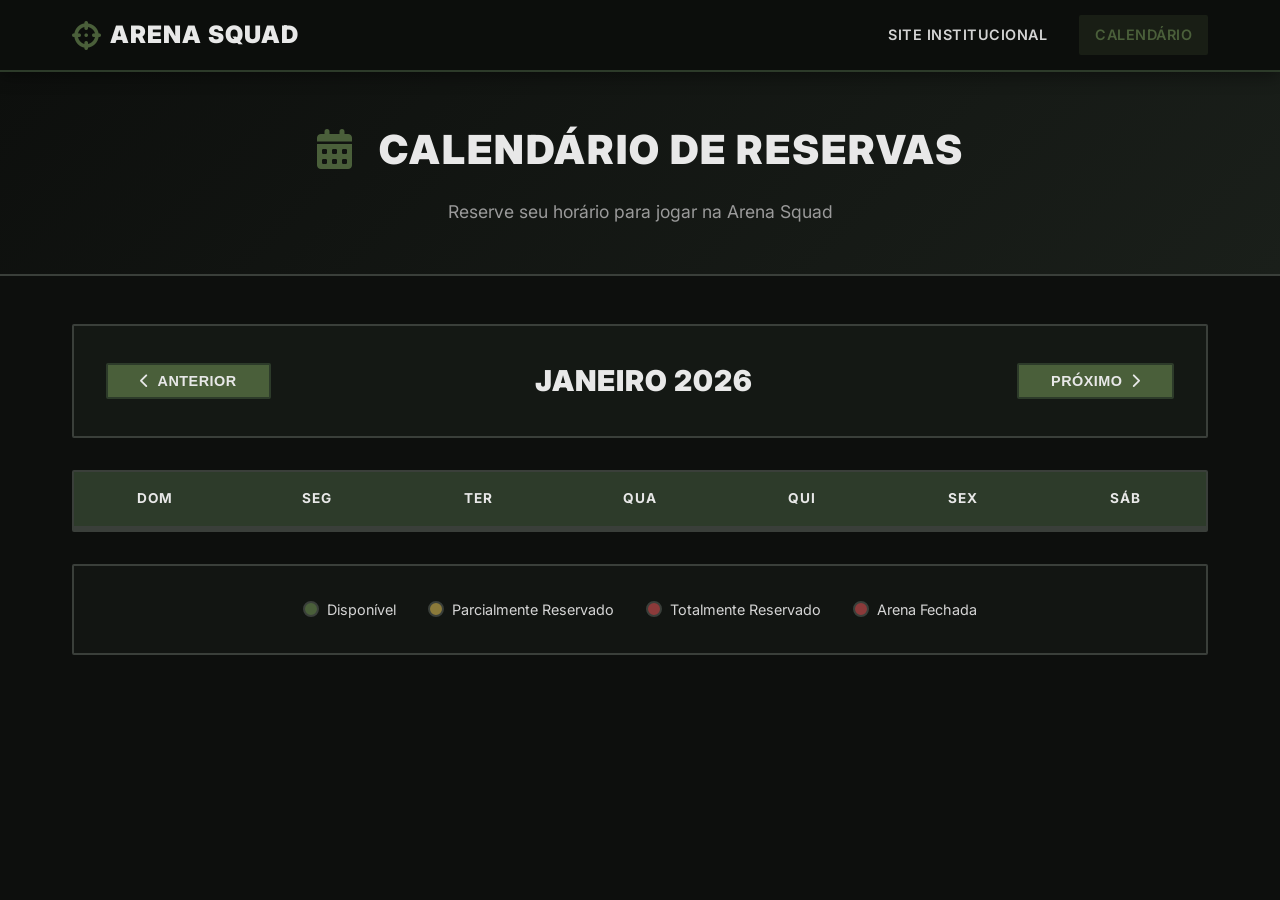
==== salvos 1/admin/index.html @ 5a588569 "Adiciona sistema completo de calendário de reservas - Calendário interativo com navegação mensal - 5" ====
<!DOCTYPE html>
<html lang="pt-BR">
<head>
  <meta charset="UTF-8">
  <meta name="viewport" content="width=device-width, initial-scale=1.0">
  <title>Calendário de Reservas - Arena Squad</title>
  <link rel="preconnect" href="https://fonts.googleapis.com">
  <link href="https://fonts.googleapis.com/css2?family=Inter:wght@400;500;600;700;800;900&display=swap" rel="stylesheet">
  <link rel="stylesheet" href="https://cdnjs.cloudflare.com/ajax/libs/font-awesome/6.5.0/css/all.min.css">
  <link rel="stylesheet" href="css/calendar.css">
</head>
<body>

  <!-- NAVBAR -->
  <nav class="navbar">
    <div class="container nav-inner">
      <a href="../index.html" class="nav-logo">
        <i class="fas fa-crosshairs"></i> Arena Squad
      </a>
      <div class="nav-links">
        <a href="../index.html">Site Institucional</a>
        <a href="#" class="nav-active">Calendário</a>
      </div>
    </div>
  </nav>

  <!-- HEADER -->
  <header class="header">
    <div class="container">
      <h1><i class="fas fa-calendar-alt"></i> Calendário de Reservas</h1>
      <p>Reserve seu horário para jogar na Arena Squad</p>
    </div>
  </header>

  <!-- CALENDAR -->
  <section class="calendar-section">
    <div class="container">

      <!-- Calendar Controls -->
      <div class="calendar-controls">
        <button id="prevMonth" class="btn-control">
          <i class="fas fa-chevron-left"></i> Anterior
        </button>
        <h2 id="currentMonth">Janeiro 2026</h2>
        <button id="nextMonth" class="btn-control">
          Próximo <i class="fas fa-chevron-right"></i>
        </button>
      </div>

      <!-- Calendar Grid -->
      <div class="calendar-wrapper">
        <div class="calendar-weekdays">
          <div>DOM</div>
          <div>SEG</div>
          <div>TER</div>
          <div>QUA</div>
          <div>QUI</div>
          <div>SEX</div>
          <div>SÁB</div>
        </div>
        <div class="calendar-days" id="calendarDays">
          <!-- Gerado via JS -->
        </div>
      </div>

      <!-- Legend -->
      <div class="calendar-legend">
        <div class="legend-item">
          <span class="legend-color available"></span>
          <span>Disponível</span>
        </div>
        <div class="legend-item">
          <span class="legend-color partial"></span>
          <span>Parcialmente Reservado</span>
        </div>
        <div class="legend-item">
          <span class="legend-color full"></span>
          <span>Totalmente Reservado</span>
        </div>
        <div class="legend-item">
          <span class="legend-color closed"></span>
          <span>Arena Fechada</span>
        </div>
      </div>

    </div>
  </section>

  <!-- MODAL: HORÁRIOS DO DIA -->
  <div class="modal" id="slotsModal">
    <div class="modal-content">
      <div class="modal-header">
        <h3><i class="fas fa-clock"></i> Horários Disponíveis</h3>
        <button class="modal-close" id="closeSlotsModal">
          <i class="fas fa-times"></i>
        </button>
      </div>
      <div class="modal-body">
        <p class="selected-date" id="selectedDate">01 de Janeiro de 2026</p>
        <div class="slots-list" id="slotsList">
          <!-- Gerado via JS -->
        </div>
        <div class="admin-controls">
          <button id="toggleArenaStatus" class="btn-admin">
            <i class="fas fa-lock"></i> Fechar/Abrir Arena (Admin)
          </button>
        </div>
      </div>
    </div>
  </div>

  <!-- MODAL: FORMULÁRIO DE RESERVA -->
  <div class="modal" id="reservationModal">
    <div class="modal-content modal-large">
      <div class="modal-header">
        <h3><i class="fas fa-calendar-check"></i> Reservar Horário</h3>
        <button class="modal-close" id="closeReservationModal">
          <i class="fas fa-times"></i>
        </button>
      </div>
      <div class="modal-body">
        <form id="reservationForm">
          <div class="form-group">
            <label>Data e Horário</label>
            <input type="text" id="reservationDateTime" readonly class="form-input">
          </div>

          <div class="form-row">
            <div class="form-group">
              <label>Nome do Jogo *</label>
              <input type="text" id="gameName" class="form-input" placeholder="Ex: Operação Resgate" required>
            </div>
            <div class="form-group">
              <label>Seu Nome *</label>
              <input type="text" id="playerName" class="form-input" placeholder="Nome completo" required>
            </div>
          </div>

          <div class="form-row">
            <div class="form-group">
              <label>WhatsApp *</label>
              <input type="tel" id="whatsapp" class="form-input" placeholder="(47) 98420-2188" required>
            </div>
            <div class="form-group">
              <label>Modo de Jogo *</label>
              <select id="gameMode" class="form-input" required>
                <option value="">Selecione...</option>
                <option value="Capturar Bandeira">Capturar Bandeira</option>
                <option value="Eliminação">Eliminação</option>
                <option value="Domínio">Domínio</option>
                <option value="Resgate">Resgate</option>
                <option value="Escolta">Escolta</option>
                <option value="Milsim">Milsim (Simulação Militar)</option>
              </select>
            </div>
          </div>

          <div class="form-group">
            <label>Estilo de Jogo *</label>
            <div class="form-radio-group">
              <label class="radio-label">
                <input type="radio" name="gameStyle" value="aberto" required>
                <span>Aberto</span>
                <small>Qualquer pessoa pode participar</small>
              </label>
              <label class="radio-label">
                <input type="radio" name="gameStyle" value="privado">
                <span>Privado</span>
                <small>Apenas convidados</small>
              </label>
              <label class="radio-label">
                <input type="radio" name="gameStyle" value="campeonato">
                <span>Campeonato</span>
                <small>Jogo competitivo oficial</small>
              </label>
              <label class="radio-label">
                <input type="radio" name="gameStyle" value="evento">
                <span>Evento</span>
                <small>Evento especial/temático</small>
              </label>
            </div>
          </div>

          <div class="form-row">
            <div class="form-group">
              <label>Tipo de Missão *</label>
              <select id="missionType" class="form-input" required>
                <option value="">Selecione...</option>
                <option value="Resgate de Refém">Resgate de Refém</option>
                <option value="Destruição de Objetivo">Destruição de Objetivo</option>
                <option value="Defesa de Base">Defesa de Base</option>
                <option value="Reconhecimento">Reconhecimento</option>
                <option value="Emboscada">Emboscada</option>
                <option value="Escolta VIP">Escolta VIP</option>
              </select>
            </div>
            <div class="form-group">
              <label>Pessoas Permitidas * <span id="playerCountValue">24</span></label>
              <input type="range" id="allowedPlayers" class="form-range" min="8" max="40" value="24" step="1">
              <div class="range-labels">
                <span>Mín: 8</span>
                <span>Máx: 40</span>
              </div>
            </div>
          </div>

          <div class="form-group">
            <label class="checkbox-label">
              <input type="checkbox" id="acceptRules" required>
              <span>Li e aceito as <a href="#" id="showRulesLink">Regras de Campo</a> *</span>
            </label>
          </div>

          <div class="form-actions">
            <button type="button" id="cancelReservation" class="btn-secondary">Cancelar</button>
            <button type="submit" class="btn-primary">
              <i class="fas fa-check"></i> Confirmar Reserva
            </button>
          </div>
        </form>
      </div>
    </div>
  </div>

  <!-- MODAL: REGRAS DE CAMPO -->
  <div class="modal" id="rulesModal">
    <div class="modal-content">
      <div class="modal-header">
        <h3><i class="fas fa-shield-alt"></i> Regras de Campo</h3>
        <button class="modal-close" id="closeRulesModal">
          <i class="fas fa-times"></i>
        </button>
      </div>
      <div class="modal-body">
        <div class="rules-section">
          <h4>Segurança</h4>
          <ul>
            <li>Uso obrigatório de máscara de proteção facial homologada</li>
            <li>Óculos de proteção balística obrigatório</li>
            <li>FPS máximo: 400 FPS para rifles, 350 FPS para pistolas</li>
            <li>Distância mínima de engajamento: 5 metros</li>
            <li>Proibido remover proteção durante o jogo</li>
          </ul>
        </div>
        <div class="rules-section">
          <h4>Conduta</h4>
          <ul>
            <li>Respeito aos adversários, árbitros e colegas de equipe</li>
            <li>Honra: ao ser atingido, sinalize "MORTO" e saia do jogo</li>
            <li>Proibido disparo em jogadores já eliminados</li>
            <li>Proibido agressão física ou verbal</li>
            <li>Siga as orientações dos árbitros em campo</li>
          </ul>
        </div>
        <div class="rules-section">
          <h4>Equipamentos</h4>
          <ul>
            <li>Réplicas devidamente cromadas (ponta laranja)</li>
            <li>BBs biodegradáveis obrigatórias (0.20g ou superior)</li>
            <li>Carregadores: máximo 400 BBs por carregador</li>
            <li>Granadas: apenas de gás ou de impacto homologadas</li>
            <li>Proibido uso de facas reais ou objetos cortantes</li>
          </ul>
        </div>
        <div class="rules-section">
          <h4>Penalidades</h4>
          <ul>
            <li>1ª infração: Advertência verbal</li>
            <li>2ª infração: Suspensão da partida</li>
            <li>3ª infração: Expulsão do evento e banimento temporário</li>
            <li>Infrações graves: Banimento permanente</li>
          </ul>
        </div>
      </div>
    </div>
  </div>

  <!-- MODAL: SENHA ADMIN -->
  <div class="modal" id="adminPasswordModal">
    <div class="modal-content modal-small">
      <div class="modal-header">
        <h3><i class="fas fa-key"></i> Senha de Administrador</h3>
        <button class="modal-close" id="closeAdminPasswordModal">
          <i class="fas fa-times"></i>
        </button>
      </div>
      <div class="modal-body">
        <div class="form-group">
          <label>Digite a senha de administrador:</label>
          <input type="password" id="adminPassword" class="form-input" placeholder="Senha">
        </div>
        <div class="form-actions">
          <button id="cancelAdminPassword" class="btn-secondary">Cancelar</button>
          <button id="confirmAdminPassword" class="btn-primary">Confirmar</button>
        </div>
      </div>
    </div>
  </div>

  <script src="js/reservations.js"></script>
  <script src="js/calendar.js"></script>
</body>
</html>
---- salvos 1/admin/css/calendar.css ----
/* ========================================
   ARENA SQUAD - CALENDAR CSS
   Design: Militar / Tático / Sério
   ======================================== */

/* RESET & VARIABLES */
* {
  margin: 0;
  padding: 0;
  box-sizing: border-box;
}

:root {
  --color-primary: #4a5f3a;
  --color-primary-dark: #2d3b2a;
  --color-dark: #1a1f1a;
  --color-darker: #0d0f0d;
  --color-light: #e8e8e8;
  --color-text: #d4d4d4;
  --color-text-dim: #9a9a9a;
  --color-border: #3a3f3a;
  --color-success: #4a5f3a;
  --color-warning: #8b7a3a;
  --color-danger: #8b3a3a;

  --spacing-xs: 0.5rem;
  --spacing-sm: 1rem;
  --spacing-md: 2rem;
  --spacing-lg: 3rem;

  --font-primary: 'Inter', sans-serif;
  --font-weight-bold: 700;
  --font-weight-black: 900;

  --radius-sm: 2px;
  --radius-md: 4px;
  --shadow-md: 0 4px 16px rgba(0, 0, 0, 0.4);
  --transition: all 0.25s ease;
}

html {
  scroll-behavior: smooth;
}

body {
  font-family: var(--font-primary);
  font-size: 16px;
  line-height: 1.6;
  color: var(--color-text);
  background: var(--color-darker);
  overflow-x: hidden;
}

.container {
  max-width: 1200px;
  margin: 0 auto;
  padding: 0 var(--spacing-md);
}

/* NAVBAR */
.navbar {
  position: fixed;
  top: 0;
  left: 0;
  right: 0;
  background: rgba(13, 15, 13, 0.98);
  backdrop-filter: blur(8px);
  border-bottom: 2px solid var(--color-primary-dark);
  box-shadow: var(--shadow-md);
  z-index: 1000;
}

.nav-inner {
  display: flex;
  align-items: center;
  justify-content: space-between;
  height: 70px;
}

.nav-logo {
  font-size: 1.5rem;
  font-weight: var(--font-weight-black);
  color: var(--color-light);
  text-decoration: none;
  display: flex;
  align-items: center;
  gap: var(--spacing-xs);
  letter-spacing: 1px;
  text-transform: uppercase;
}

.nav-logo i {
  color: var(--color-primary);
  font-size: 1.8rem;
}

.nav-links {
  display: flex;
  gap: var(--spacing-sm);
  align-items: center;
}

.nav-links a {
  color: var(--color-text);
  text-decoration: none;
  font-weight: 600;
  padding: var(--spacing-xs) var(--spacing-sm);
  border-radius: var(--radius-sm);
  transition: var(--transition);
  font-size: 0.9rem;
  text-transform: uppercase;
  letter-spacing: 0.5px;
}

.nav-links a:hover,
.nav-links .nav-active {
  background: rgba(74, 95, 58, 0.2);
  color: var(--color-primary);
}

/* HEADER */
.header {
  margin-top: 70px;
  padding: var(--spacing-lg) 0;
  background: linear-gradient(135deg, var(--color-darker) 0%, var(--color-dark) 100%);
  border-bottom: 2px solid var(--color-border);
  text-align: center;
}

.header h1 {
  font-size: 2.5rem;
  font-weight: var(--font-weight-black);
  color: var(--color-light);
  margin-bottom: var(--spacing-sm);
  text-transform: uppercase;
  letter-spacing: 2px;
}

.header h1 i {
  color: var(--color-primary);
  margin-right: var(--spacing-sm);
}

.header p {
  color: var(--color-text-dim);
  font-size: 1.1rem;
}

/* CALENDAR SECTION */
.calendar-section {
  padding: var(--spacing-lg) 0;
}

/* CALENDAR CONTROLS */
.calendar-controls {
  display: flex;
  align-items: center;
  justify-content: space-between;
  margin-bottom: var(--spacing-md);
  padding: var(--spacing-md);
  background: rgba(26, 31, 26, 0.6);
  border: 2px solid var(--color-border);
  border-radius: var(--radius-sm);
}

.calendar-controls h2 {
  font-size: 1.8rem;
  font-weight: var(--font-weight-black);
  color: var(--color-light);
  text-transform: uppercase;
  letter-spacing: 1px;
}

.btn-control {
  background: var(--color-primary);
  color: var(--color-light);
  border: 2px solid var(--color-primary-dark);
  padding: var(--spacing-xs) var(--spacing-md);
  border-radius: var(--radius-sm);
  font-size: 0.9rem;
  font-weight: var(--font-weight-bold);
  text-transform: uppercase;
  letter-spacing: 0.5px;
  cursor: pointer;
  transition: var(--transition);
  display: flex;
  align-items: center;
  gap: var(--spacing-xs);
}

.btn-control:hover {
  background: var(--color-primary-dark);
  border-color: var(--color-primary);
  box-shadow: 0 0 12px rgba(74, 95, 58, 0.4);
}

/* CALENDAR WRAPPER */
.calendar-wrapper {
  background: rgba(26, 31, 26, 0.4);
  border: 2px solid var(--color-border);
  border-radius: var(--radius-sm);
  overflow: hidden;
}

/* CALENDAR WEEKDAYS */
.calendar-weekdays {
  display: grid;
  grid-template-columns: repeat(7, 1fr);
  background: var(--color-primary-dark);
  border-bottom: 2px solid var(--color-border);
}

.calendar-weekdays div {
  padding: var(--spacing-sm);
  text-align: center;
  font-weight: var(--font-weight-bold);
  font-size: 0.85rem;
  color: var(--color-light);
  letter-spacing: 1px;
}

/* CALENDAR DAYS */
.calendar-days {
  display: grid;
  grid-template-columns: repeat(7, 1fr);
  gap: 1px;
  background: var(--color-border);
  padding: 1px;
}

.calendar-day {
  aspect-ratio: 1;
  background: rgba(26, 31, 26, 0.6);
  border: 2px solid transparent;
  display: flex;
  flex-direction: column;
  align-items: center;
  justify-content: center;
  cursor: pointer;
  transition: var(--transition);
  position: relative;
  padding: var(--spacing-xs);
}

.calendar-day:hover {
  background: rgba(74, 95, 58, 0.2);
  border-color: var(--color-primary);
}

.calendar-day.other-month {
  opacity: 0.3;
  cursor: default;
}

.calendar-day.other-month:hover {
  background: rgba(26, 31, 26, 0.6);
  border-color: transparent;
}

.calendar-day.today {
  border-color: var(--color-primary);
  background: rgba(74, 95, 58, 0.15);
}

.calendar-day-number {
  font-size: 1.2rem;
  font-weight: var(--font-weight-bold);
  color: var(--color-light);
  margin-bottom: 4px;
}

.calendar-day-status {
  width: 8px;
  height: 8px;
  border-radius: 50%;
  position: absolute;
  bottom: 8px;
}

.calendar-day.available .calendar-day-status {
  background: var(--color-success);
}

.calendar-day.partial .calendar-day-status {
  background: var(--color-warning);
}

.calendar-day.full .calendar-day-status {
  background: var(--color-danger);
}

.calendar-day.closed {
  background: rgba(139, 58, 58, 0.2);
  border-color: var(--color-danger);
  cursor: not-allowed;
}

.calendar-day.closed:hover {
  background: rgba(139, 58, 58, 0.3);
}

.calendar-day.closed .calendar-day-status {
  background: var(--color-danger);
}

/* CALENDAR LEGEND */
.calendar-legend {
  display: flex;
  gap: var(--spacing-md);
  justify-content: center;
  margin-top: var(--spacing-md);
  padding: var(--spacing-md);
  background: rgba(26, 31, 26, 0.4);
  border: 2px solid var(--color-border);
  border-radius: var(--radius-sm);
}

.legend-item {
  display: flex;
  align-items: center;
  gap: var(--spacing-xs);
  font-size: 0.9rem;
  color: var(--color-text);
}

.legend-color {
  width: 16px;
  height: 16px;
  border-radius: 50%;
  border: 2px solid var(--color-border);
}

.legend-color.available {
  background: var(--color-success);
}

.legend-color.partial {
  background: var(--color-warning);
}

.legend-color.full {
  background: var(--color-danger);
}

.legend-color.closed {
  background: var(--color-danger);
}

/* MODALS */
.modal {
  position: fixed;
  top: 0;
  left: 0;
  right: 0;
  bottom: 0;
  background: rgba(0, 0, 0, 0.9);
  z-index: 9999;
  display: none;
  align-items: center;
  justify-content: center;
  padding: var(--spacing-md);
  overflow-y: auto;
}

.modal.active {
  display: flex;
}

.modal-content {
  background: var(--color-dark);
  border: 2px solid var(--color-border);
  border-radius: var(--radius-md);
  max-width: 600px;
  width: 100%;
  max-height: 90vh;
  overflow-y: auto;
  box-shadow: var(--shadow-md);
}

.modal-content.modal-large {
  max-width: 800px;
}

.modal-content.modal-small {
  max-width: 400px;
}

.modal-header {
  display: flex;
  align-items: center;
  justify-content: space-between;
  padding: var(--spacing-md);
  background: var(--color-primary-dark);
  border-bottom: 2px solid var(--color-border);
}

.modal-header h3 {
  font-size: 1.3rem;
  font-weight: var(--font-weight-black);
  color: var(--color-light);
  text-transform: uppercase;
  letter-spacing: 1px;
  display: flex;
  align-items: center;
  gap: var(--spacing-xs);
}

.modal-header h3 i {
  color: var(--color-primary);
}

.modal-close {
  background: transparent;
  border: 2px solid var(--color-border);
  color: var(--color-light);
  width: 40px;
  height: 40px;
  border-radius: var(--radius-sm);
  display: flex;
  align-items: center;
  justify-content: center;
  cursor: pointer;
  transition: var(--transition);
  font-size: 1.2rem;
}

.modal-close:hover {
  background: var(--color-danger);
  border-color: var(--color-danger);
}

.modal-body {
  padding: var(--spacing-md);
}

.selected-date {
  text-align: center;
  font-size: 1.1rem;
  font-weight: var(--font-weight-bold);
  color: var(--color-primary);
  margin-bottom: var(--spacing-md);
  text-transform: uppercase;
  letter-spacing: 1px;
}

/* SLOTS LIST */
.slots-list {
  display: flex;
  flex-direction: column;
  gap: var(--spacing-sm);
  margin-bottom: var(--spacing-md);
}

.slot-item {
  display: flex;
  align-items: center;
  justify-content: space-between;
  padding: var(--spacing-md);
  background: rgba(26, 31, 26, 0.6);
  border: 2px solid var(--color-border);
  border-left: 4px solid var(--color-success);
  border-radius: var(--radius-sm);
  transition: var(--transition);
}

.slot-item.reserved {
  border-left-color: var(--color-danger);
  opacity: 0.6;
}

.slot-item.closed {
  border-left-color: var(--color-danger);
  background: rgba(139, 58, 58, 0.2);
}

.slot-info {
  display: flex;
  flex-direction: column;
  gap: 4px;
}

.slot-time {
  font-size: 1.2rem;
  font-weight: var(--font-weight-bold);
  color: var(--color-light);
  letter-spacing: 1px;
}

.slot-status {
  font-size: 0.85rem;
  color: var(--color-text-dim);
  text-transform: uppercase;
  letter-spacing: 0.5px;
}

.btn-reserve {
  background: var(--color-primary);
  color: var(--color-light);
  border: 2px solid var(--color-primary-dark);
  padding: var(--spacing-xs) var(--spacing-md);
  border-radius: var(--radius-sm);
  font-size: 0.9rem;
  font-weight: var(--font-weight-bold);
  text-transform: uppercase;
  cursor: pointer;
  transition: var(--transition);
}

.btn-reserve:hover {
  background: var(--color-primary-dark);
  box-shadow: 0 0 12px rgba(74, 95, 58, 0.4);
}

.btn-reserve:disabled {
  background: var(--color-border);
  border-color: var(--color-border);
  cursor: not-allowed;
  opacity: 0.5;
}

/* ADMIN CONTROLS */
.admin-controls {
  padding-top: var(--spacing-md);
  border-top: 2px solid var(--color-border);
}

.btn-admin {
  width: 100%;
  background: var(--color-danger);
  color: var(--color-light);
  border: 2px solid transparent;
  padding: var(--spacing-sm);
  border-radius: var(--radius-sm);
  font-size: 0.9rem;
  font-weight: var(--font-weight-bold);
  text-transform: uppercase;
  cursor: pointer;
  transition: var(--transition);
  display: flex;
  align-items: center;
  justify-content: center;
  gap: var(--spacing-xs);
}

.btn-admin:hover {
  background: #6b2a2a;
  box-shadow: 0 0 12px rgba(139, 58, 58, 0.4);
}

/* FORM ELEMENTS */
.form-group {
  margin-bottom: var(--spacing-md);
}

.form-row {
  display: grid;
  grid-template-columns: 1fr 1fr;
  gap: var(--spacing-md);
}

.form-group label {
  display: block;
  font-size: 0.9rem;
  font-weight: var(--font-weight-bold);
  color: var(--color-light);
  margin-bottom: var(--spacing-xs);
  text-transform: uppercase;
  letter-spacing: 0.5px;
}

.form-input,
.form-select {
  width: 100%;
  background: rgba(26, 31, 26, 0.6);
  border: 2px solid var(--color-border);
  color: var(--color-light);
  padding: var(--spacing-sm);
  border-radius: var(--radius-sm);
  font-size: 1rem;
  font-family: var(--font-primary);
  transition: var(--transition);
}

.form-input:focus,
.form-select:focus {
  outline: none;
  border-color: var(--color-primary);
  box-shadow: 0 0 8px rgba(74, 95, 58, 0.3);
}

.form-input::placeholder {
  color: var(--color-text-dim);
}

.form-input:read-only {
  background: rgba(26, 31, 26, 0.3);
  cursor: not-allowed;
}

.form-radio-group {
  display: grid;
  grid-template-columns: 1fr 1fr;
  gap: var(--spacing-sm);
}

.radio-label {
  display: flex;
  flex-direction: column;
  padding: var(--spacing-sm);
  background: rgba(26, 31, 26, 0.6);
  border: 2px solid var(--color-border);
  border-radius: var(--radius-sm);
  cursor: pointer;
  transition: var(--transition);
}

.radio-label:has(input:checked) {
  border-color: var(--color-primary);
  background: rgba(74, 95, 58, 0.2);
}

.radio-label input[type="radio"] {
  margin-bottom: var(--spacing-xs);
}

.radio-label span {
  font-weight: var(--font-weight-bold);
  color: var(--color-light);
  font-size: 0.95rem;
  text-transform: uppercase;
  letter-spacing: 0.5px;
}

.radio-label small {
  color: var(--color-text-dim);
  font-size: 0.8rem;
  margin-top: 4px;
}

.form-range {
  width: 100%;
  height: 6px;
  background: var(--color-border);
  border-radius: 3px;
  outline: none;
  -webkit-appearance: none;
}

.form-range::-webkit-slider-thumb {
  -webkit-appearance: none;
  appearance: none;
  width: 20px;
  height: 20px;
  background: var(--color-primary);
  border: 2px solid var(--color-primary-dark);
  border-radius: 50%;
  cursor: pointer;
}

.form-range::-moz-range-thumb {
  width: 20px;
  height: 20px;
  background: var(--color-primary);
  border: 2px solid var(--color-primary-dark);
  border-radius: 50%;
  cursor: pointer;
}

.range-labels {
  display: flex;
  justify-content: space-between;
  font-size: 0.8rem;
  color: var(--color-text-dim);
  margin-top: 4px;
}

.checkbox-label {
  display: flex;
  align-items: center;
  gap: var(--spacing-xs);
  cursor: pointer;
}

.checkbox-label input[type="checkbox"] {
  width: 20px;
  height: 20px;
  cursor: pointer;
}

.checkbox-label a {
  color: var(--color-primary);
  text-decoration: underline;
}

.checkbox-label a:hover {
  color: var(--color-light);
}

/* FORM ACTIONS */
.form-actions {
  display: flex;
  gap: var(--spacing-sm);
  margin-top: var(--spacing-md);
}

.btn-primary,
.btn-secondary {
  flex: 1;
  padding: var(--spacing-sm) var(--spacing-md);
  border-radius: var(--radius-sm);
  font-size: 1rem;
  font-weight: var(--font-weight-bold);
  text-transform: uppercase;
  letter-spacing: 0.5px;
  cursor: pointer;
  transition: var(--transition);
  display: flex;
  align-items: center;
  justify-content: center;
  gap: var(--spacing-xs);
  border: 2px solid transparent;
}

.btn-primary {
  background: var(--color-primary);
  color: var(--color-light);
  border-color: var(--color-primary-dark);
}

.btn-primary:hover {
  background: var(--color-primary-dark);
  box-shadow: 0 0 12px rgba(74, 95, 58, 0.4);
}

.btn-secondary {
  background: transparent;
  color: var(--color-text);
  border-color: var(--color-border);
}

.btn-secondary:hover {
  background: rgba(26, 31, 26, 0.6);
  border-color: var(--color-text);
}

/* RULES */
.rules-section {
  margin-bottom: var(--spacing-md);
  padding: var(--spacing-md);
  background: rgba(26, 31, 26, 0.4);
  border: 2px solid var(--color-border);
  border-left: 4px solid var(--color-primary);
  border-radius: var(--radius-sm);
}

.rules-section h4 {
  font-size: 1.1rem;
  font-weight: var(--font-weight-bold);
  color: var(--color-primary);
  margin-bottom: var(--spacing-sm);
  text-transform: uppercase;
  letter-spacing: 1px;
}

.rules-section ul {
  list-style: none;
  display: flex;
  flex-direction: column;
  gap: var(--spacing-xs);
}

.rules-section li {
  color: var(--color-text);
  padding-left: var(--spacing-md);
  position: relative;
  line-height: 1.7;
}

.rules-section li::before {
  content: "▸";
  position: absolute;
  left: 0;
  color: var(--color-primary);
  font-weight: var(--font-weight-bold);
}

/* RESPONSIVE */
@media (max-width: 768px) {
  .calendar-controls {
    flex-direction: column;
    gap: var(--spacing-sm);
  }

  .calendar-controls h2 {
    font-size: 1.5rem;
    text-align: center;
  }

  .calendar-day {
    aspect-ratio: auto;
    min-height: 60px;
  }

  .calendar-day-number {
    font-size: 1rem;
  }

  .calendar-legend {
    flex-wrap: wrap;
    gap: var(--spacing-sm);
  }

  .modal-content {
    margin: var(--spacing-sm);
    max-height: 95vh;
  }

  .form-row,
  .form-radio-group {
    grid-template-columns: 1fr;
  }

  .form-actions {
    flex-direction: column;
  }
}

@media (max-width: 480px) {
  .header h1 {
    font-size: 1.8rem;
  }

  .header p {
    font-size: 0.95rem;
  }

  .btn-control {
    font-size: 0.8rem;
    padding: var(--spacing-xs);
  }

  .calendar-weekdays div {
    font-size: 0.75rem;
    padding: var(--spacing-xs);
  }

  .modal-header h3 {
    font-size: 1.1rem;
  }
}
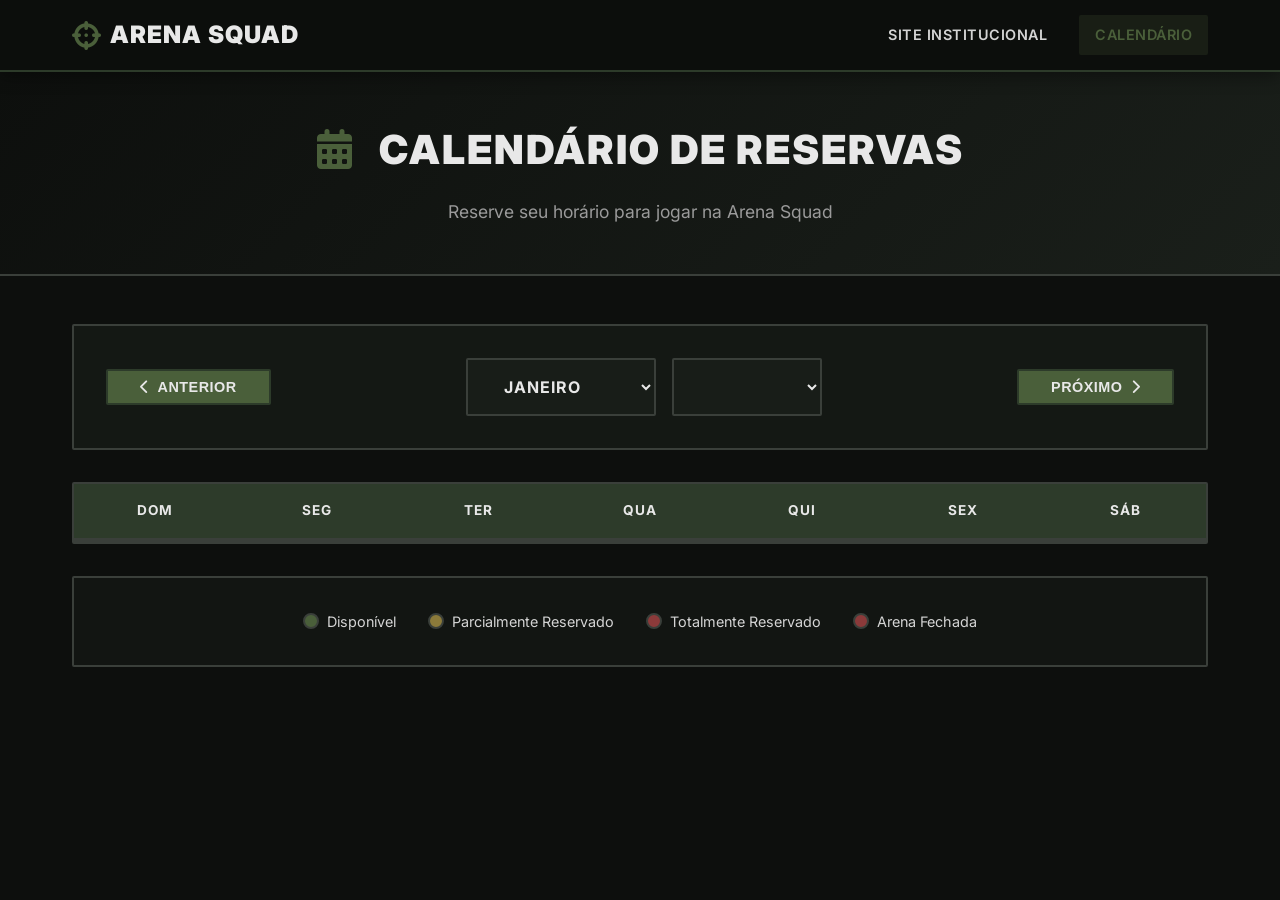
==== commit ae96ff2b: "Melhora calendário para uso administrativo - Adiciona seletor dropdown de mês (Janeiro-Dezembro) - A" ====
--- a/salvos 1/admin/index.html
+++ b/salvos 1/admin/index.html
@@ -41,7 +41,25 @@
         <button id="prevMonth" class="btn-control">
           <i class="fas fa-chevron-left"></i> Anterior
         </button>
-        <h2 id="currentMonth">Janeiro 2026</h2>
+        <div class="calendar-selectors">
+          <select id="monthSelector" class="calendar-select">
+            <option value="0">Janeiro</option>
+            <option value="1">Fevereiro</option>
+            <option value="2">Março</option>
+            <option value="3">Abril</option>
+            <option value="4">Maio</option>
+            <option value="5">Junho</option>
+            <option value="6">Julho</option>
+            <option value="7">Agosto</option>
+            <option value="8">Setembro</option>
+            <option value="9">Outubro</option>
+            <option value="10">Novembro</option>
+            <option value="11">Dezembro</option>
+          </select>
+          <select id="yearSelector" class="calendar-select">
+            <!-- Gerado via JS -->
+          </select>
+        </div>
         <button id="nextMonth" class="btn-control">
           Próximo <i class="fas fa-chevron-right"></i>
         </button>
--- a/salvos 1/admin/css/calendar.css
+++ b/salvos 1/admin/css/calendar.css
@@ -163,12 +163,37 @@
   border-radius: var(--radius-sm);
 }
 
-.calendar-controls h2 {
-  font-size: 1.8rem;
-  font-weight: var(--font-weight-black);
-  color: var(--color-light);
+.calendar-selectors {
+  display: flex;
+  gap: var(--spacing-sm);
+  align-items: center;
+}
+
+.calendar-select {
+  background: rgba(26, 31, 26, 0.8);
+  border: 2px solid var(--color-border);
+  color: var(--color-light);
+  padding: var(--spacing-sm) var(--spacing-md);
+  border-radius: var(--radius-sm);
+  font-size: 1rem;
+  font-weight: var(--font-weight-bold);
+  font-family: var(--font-primary);
   text-transform: uppercase;
   letter-spacing: 1px;
+  cursor: pointer;
+  transition: var(--transition);
+  min-width: 150px;
+}
+
+.calendar-select:focus {
+  outline: none;
+  border-color: var(--color-primary);
+  box-shadow: 0 0 8px rgba(74, 95, 58, 0.4);
+}
+
+.calendar-select:hover {
+  border-color: var(--color-primary);
+  background: rgba(74, 95, 58, 0.2);
 }
 
 .btn-control {
